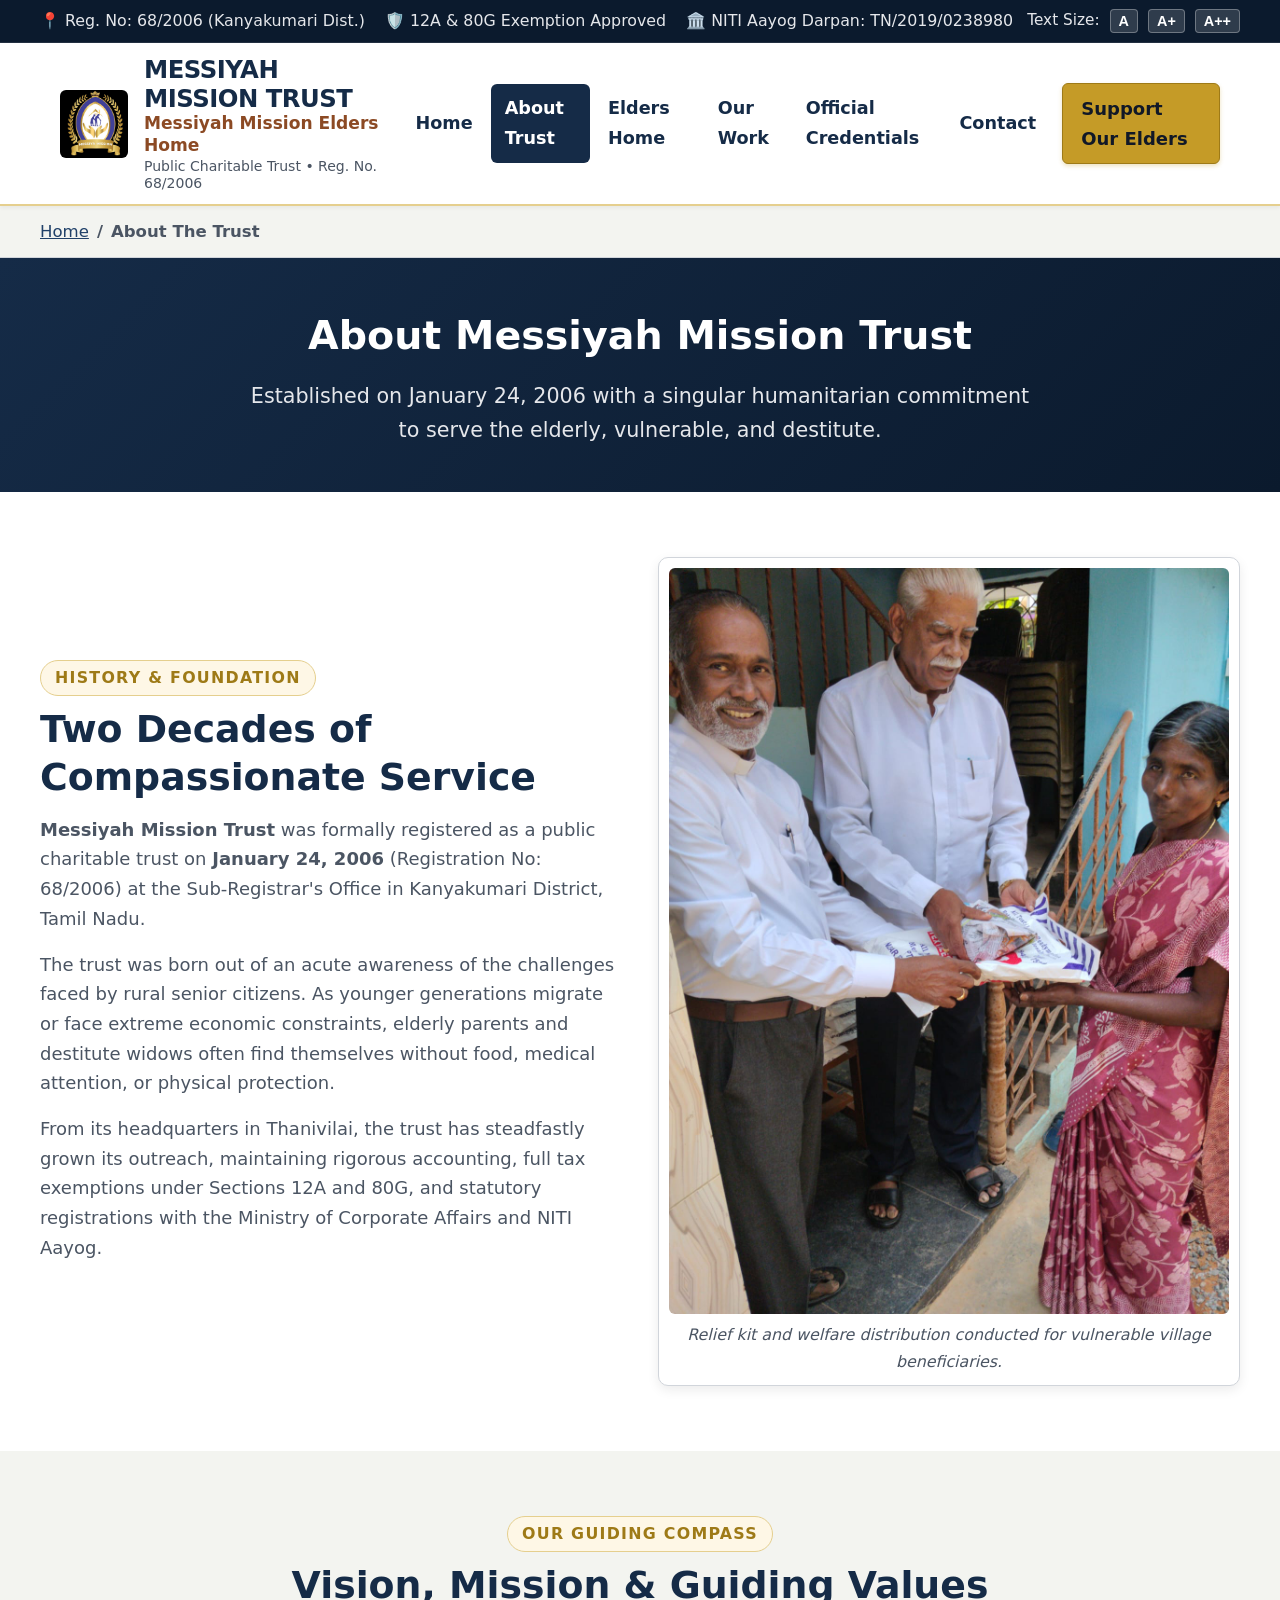
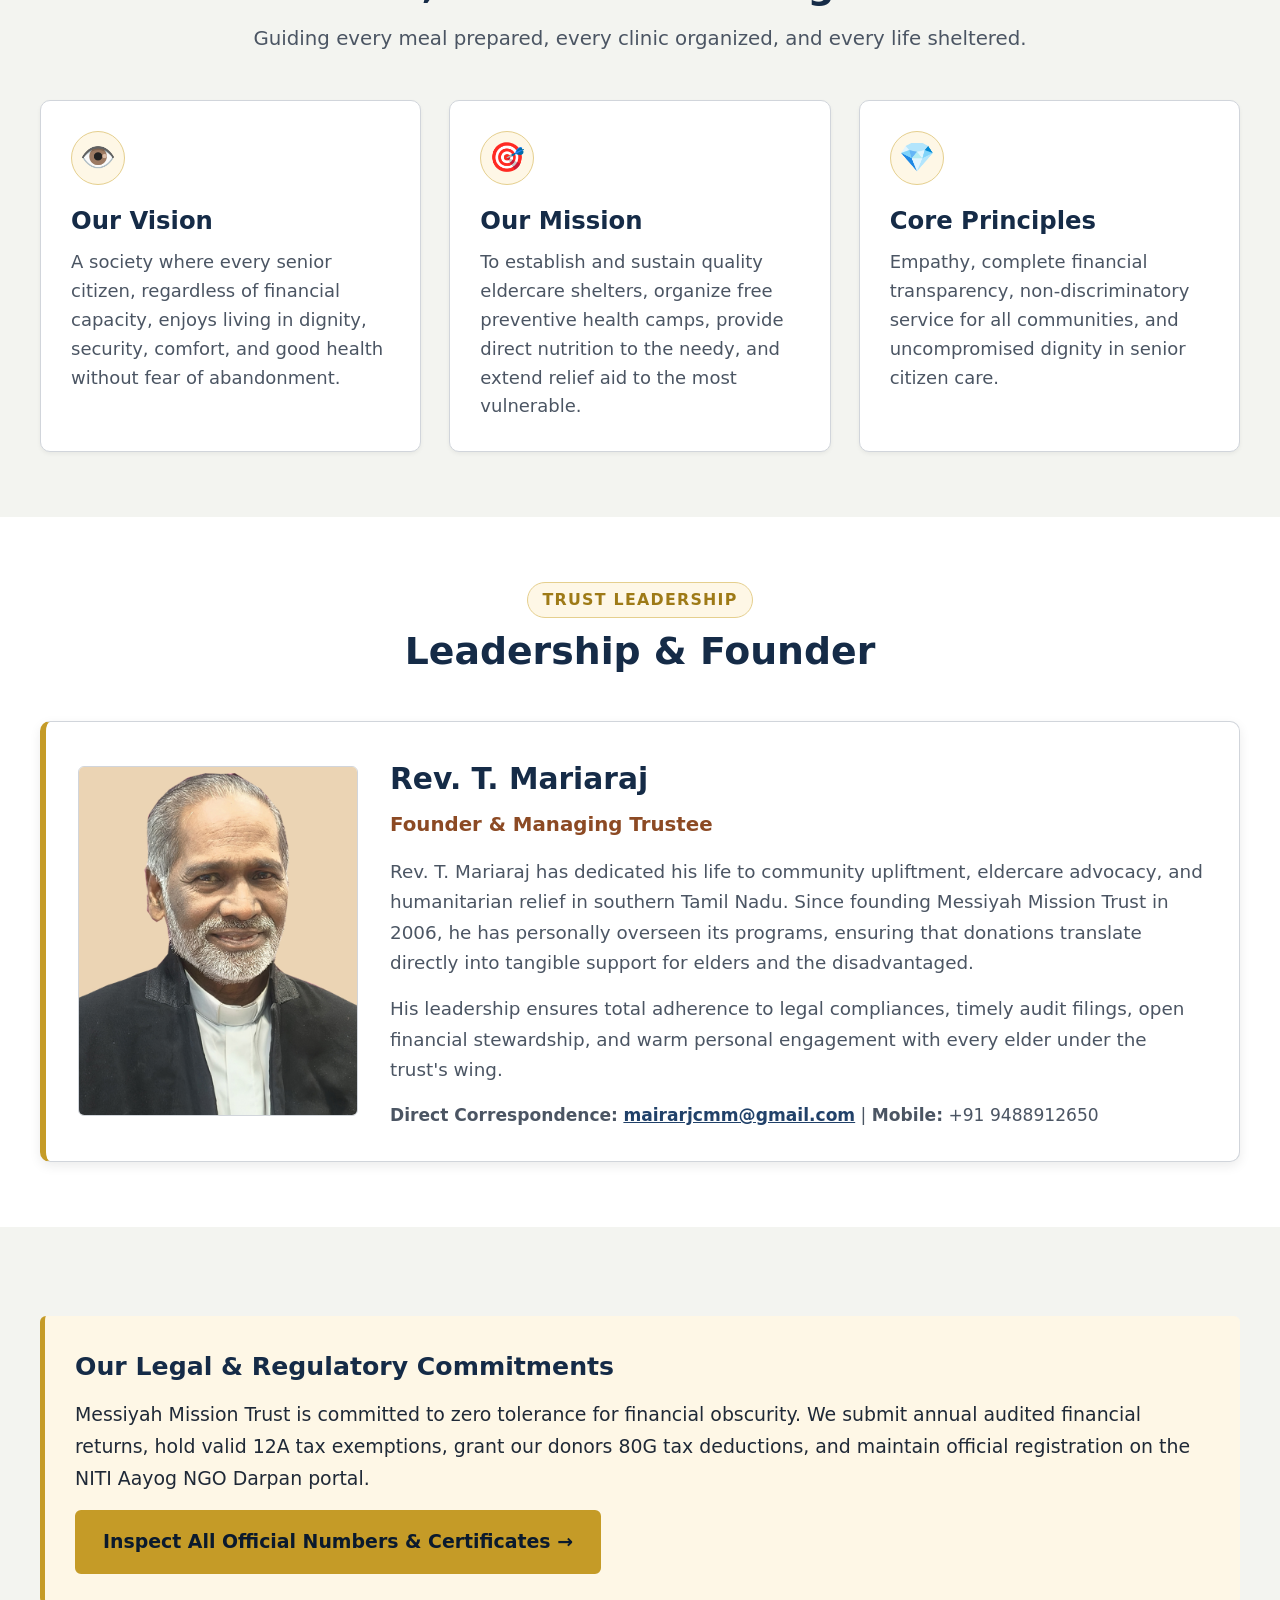
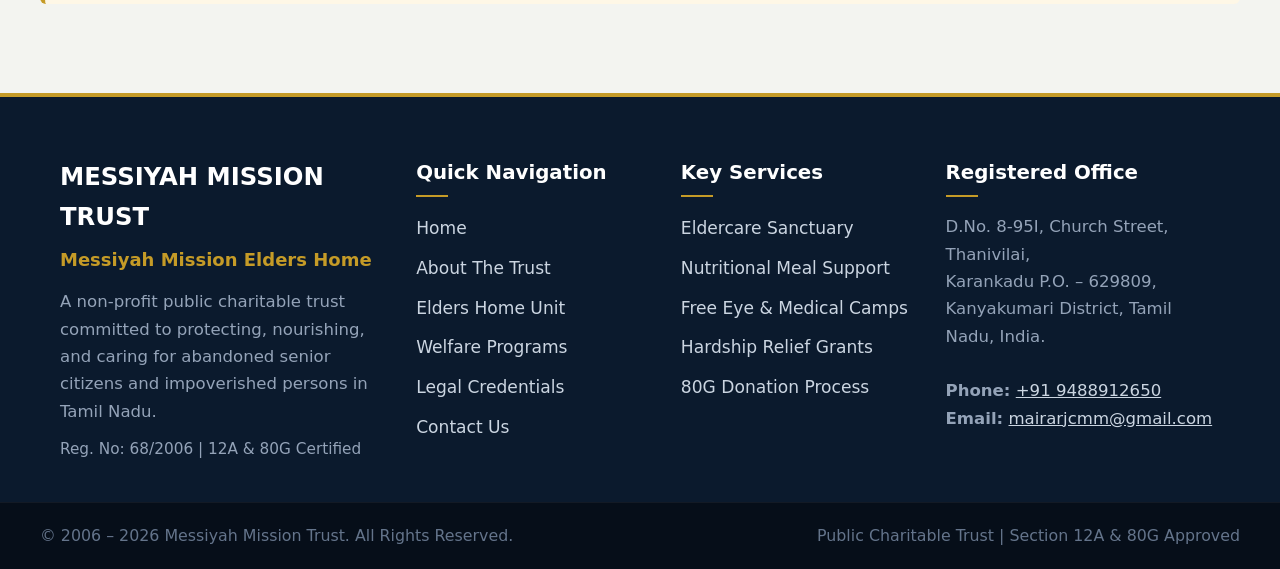
==== about.html @ e07ec404 "Add files via upload" ====
<!DOCTYPE html>
<html lang="en">
<head>
  <meta charset="UTF-8">
  <meta name="viewport" content="width=device-width, initial-scale=1.0">
  <meta name="description" content="Learn about Messiyah Mission Trust, a registered public charitable trust established in 2006 in Kanyakumari District dedicated to elder welfare, relief programs, and transparent governance.">
  <title>About Us | Messiyah Mission Trust</title>
  <link rel="stylesheet" href="styles.css">
</head>
<body>
  <!-- Accessibility Skip Navigation -->
  <a href="#main-content" class="skip-link">Skip to main content</a>

  <!-- Top Utility Bar -->
  <aside class="top-bar" aria-label="Official registration summary">
    <div class="top-bar-inner">
      <div class="top-bar-meta">
        <span>📍 Reg. No: 68/2006 (Kanyakumari Dist.)</span>
        <span>🛡️ 12A &amp; 80G Exemption Approved</span>
        <span>🏛️ NITI Aayog Darpan: TN/2019/0238980</span>
      </div>
      <div class="top-bar-controls">
        <span style="font-size: 0.85rem;">Text Size:</span>
        <button id="fontDefault" class="font-toggle-btn" title="Default font size" aria-label="Default font size">A</button>
        <button id="fontLarge" class="font-toggle-btn" title="Large font size" aria-label="Large font size">A+</button>
        <button id="fontXLarge" class="font-toggle-btn" title="Extra large font size" aria-label="Extra large font size">A++</button>
      </div>
    </div>
  </aside>

  <!-- Header -->
  <header class="header">
    <div class="header-container">
      <a href="index.html" class="brand-group" aria-label="Messiyah Mission Trust Home">
        <img src="public/images/messiyah-mission-trust-logo.jpg" alt="Messiyah Mission Trust Logo" class="brand-logo" width="68" height="68">
        <div class="brand-titles">
          <span class="brand-main-title">MESSIYAH MISSION TRUST</span>
          <span class="brand-subtitle">Messiyah Mission Elders Home</span>
          <span class="brand-legal">Public Charitable Trust • Reg. No. 68/2006</span>
        </div>
      </a>

      <button id="mobileMenuToggle" class="mobile-menu-btn" aria-expanded="false" aria-label="Toggle navigation menu">
        ☰ Menu
      </button>

      <nav id="mainNav" class="main-nav" aria-label="Primary Navigation">
        <ul class="nav-list">
          <li><a href="index.html" class="nav-link">Home</a></li>
          <li><a href="about.html" class="nav-link active" aria-current="page">About Trust</a></li>
          <li><a href="elders-home.html" class="nav-link">Elders Home</a></li>
          <li><a href="objectives.html" class="nav-link">Our Work</a></li>
          <li><a href="official-info.html" class="nav-link">Official Credentials</a></li>
          <li><a href="contact.html" class="nav-link">Contact</a></li>
          <li><a href="official-info.html#bank-details" class="nav-cta">Support Our Elders</a></li>
        </ul>
      </nav>
    </div>
  </header>

  <!-- Breadcrumbs -->
  <nav class="breadcrumb-nav" aria-label="Breadcrumb">
    <div class="breadcrumb-container">
      <ol class="breadcrumb-list">
        <li><a href="index.html">Home</a></li>
        <li aria-current="page">About The Trust</li>
      </ol>
    </div>
  </nav>

  <!-- Page Intro Banner -->
  <div class="page-intro-banner">
    <h1>About Messiyah Mission Trust</h1>
    <p>Established on January 24, 2006 with a singular humanitarian commitment to serve the elderly, vulnerable, and destitute.</p>
  </div>

  <main id="main-content">
    <!-- Trust Background Section -->
    <section class="section section-white">
      <div class="container">
        <div class="grid-2">
          <div>
            <span class="section-tag">History &amp; Foundation</span>
            <h2 class="section-title">Two Decades of Compassionate Service</h2>
            <p style="margin-bottom: 16px; color: var(--text-muted);">
              <strong>Messiyah Mission Trust</strong> was formally registered as a public charitable trust on <strong>January 24, 2006</strong> (Registration No: 68/2006) at the Sub-Registrar's Office in Kanyakumari District, Tamil Nadu.
            </p>
            <p style="margin-bottom: 16px; color: var(--text-muted);">
              The trust was born out of an acute awareness of the challenges faced by rural senior citizens. As younger generations migrate or face extreme economic constraints, elderly parents and destitute widows often find themselves without food, medical attention, or physical protection.
            </p>
            <p style="margin-bottom: 20px; color: var(--text-muted);">
              From its headquarters in Thanivilai, the trust has steadfastly grown its outreach, maintaining rigorous accounting, full tax exemptions under Sections 12A and 80G, and statutory registrations with the Ministry of Corporate Affairs and NITI Aayog.
            </p>
          </div>
          <div class="image-showcase-frame">
            <img src="public/images/relief-distribution.jpg" alt="Community relief material distribution by Messiyah Mission Trust" loading="lazy">
            <p class="image-showcase-caption">Relief kit and welfare distribution conducted for vulnerable village beneficiaries.</p>
          </div>
        </div>
      </div>
    </section>

    <!-- Vision, Mission & Core Values -->
    <section class="section section-alt">
      <div class="container">
        <div class="section-header">
          <span class="section-tag">Our Guiding Compass</span>
          <h2 class="section-title">Vision, Mission &amp; Guiding Values</h2>
          <p class="section-subtitle">Guiding every meal prepared, every clinic organized, and every life sheltered.</p>
        </div>

        <div class="grid-3">
          <div class="card">
            <div class="card-icon" aria-hidden="true">👁️</div>
            <h3>Our Vision</h3>
            <p>
              A society where every senior citizen, regardless of financial capacity, enjoys living in dignity, security, comfort, and good health without fear of abandonment.
            </p>
          </div>
          <div class="card">
            <div class="card-icon" aria-hidden="true">🎯</div>
            <h3>Our Mission</h3>
            <p>
              To establish and sustain quality eldercare shelters, organize free preventive health camps, provide direct nutrition to the needy, and extend relief aid to the most vulnerable.
            </p>
          </div>
          <div class="card">
            <div class="card-icon" aria-hidden="true">💎</div>
            <h3>Core Principles</h3>
            <p>
              Empathy, complete financial transparency, non-discriminatory service for all communities, and uncompromised dignity in senior citizen care.
            </p>
          </div>
        </div>
      </div>
    </section>

    <!-- Leadership Section -->
    <section class="section section-white">
      <div class="container">
        <div class="section-header">
          <span class="section-tag">Trust Leadership</span>
          <h2 class="section-title">Leadership &amp; Founder</h2>
        </div>

        <div class="profile-card">
          <img src="public/images/rev-t-mariaraj-portrait.jpg" alt="Rev. T. Mariaraj - Founder and Managing Trustee" class="profile-photo" loading="lazy">
          <div class="profile-info">
            <h3>Rev. T. Mariaraj</h3>
            <div class="profile-title">Founder &amp; Managing Trustee</div>
            <p class="profile-text">
              Rev. T. Mariaraj has dedicated his life to community upliftment, eldercare advocacy, and humanitarian relief in southern Tamil Nadu. Since founding Messiyah Mission Trust in 2006, he has personally overseen its programs, ensuring that donations translate directly into tangible support for elders and the disadvantaged.
            </p>
            <p class="profile-text">
              His leadership ensures total adherence to legal compliances, timely audit filings, open financial stewardship, and warm personal engagement with every elder under the trust's wing.
            </p>
            <p style="font-size: 0.95rem; color: var(--text-muted);">
              <strong>Direct Correspondence:</strong> <a href="mailto:mairarjcmm@gmail.com" style="color: var(--primary-navy-light); font-weight: 700;">mairarjcmm@gmail.com</a> | <strong>Mobile:</strong> +91 9488912650
            </p>
          </div>
        </div>
      </div>
    </section>

    <!-- Legal Framework & Compliance Callout -->
    <section class="section section-alt">
      <div class="container">
        <div class="callout callout-gold" style="padding: 30px;">
          <h3 style="font-size: 1.4rem; color: var(--primary-navy); margin-bottom: 10px;">Our Legal &amp; Regulatory Commitments</h3>
          <p style="font-size: 1.05rem; line-height: 1.7; color: var(--text-main); margin-bottom: 16px;">
            Messiyah Mission Trust is committed to zero tolerance for financial obscurity. We submit annual audited financial returns, hold valid 12A tax exemptions, grant our donors 80G tax deductions, and maintain official registration on the NITI Aayog NGO Darpan portal.
          </p>
          <a href="official-info.html" class="btn btn-primary">Inspect All Official Numbers &amp; Certificates →</a>
        </div>
      </div>
    </section>
  </main>

  <!-- Footer -->
  <footer class="footer">
    <div class="footer-container">
      <div class="footer-brand">
        <h3>MESSIYAH MISSION TRUST</h3>
        <div class="unit-title">Messiyah Mission Elders Home</div>
        <p>A non-profit public charitable trust committed to protecting, nourishing, and caring for abandoned senior citizens and impoverished persons in Tamil Nadu.</p>
        <p style="margin-top: 12px; font-size: 0.85rem; color: #94a3b8;">Reg. No: 68/2006 | 12A &amp; 80G Certified</p>
      </div>

      <div class="footer-column">
        <h4>Quick Navigation</h4>
        <ul class="footer-links">
          <li><a href="index.html">Home</a></li>
          <li><a href="about.html">About The Trust</a></li>
          <li><a href="elders-home.html">Elders Home Unit</a></li>
          <li><a href="objectives.html">Welfare Programs</a></li>
          <li><a href="official-info.html">Legal Credentials</a></li>
          <li><a href="contact.html">Contact Us</a></li>
        </ul>
      </div>

      <div class="footer-column">
        <h4>Key Services</h4>
        <ul class="footer-links">
          <li><a href="elders-home.html">Eldercare Sanctuary</a></li>
          <li><a href="objectives.html#food-distribution">Nutritional Meal Support</a></li>
          <li><a href="objectives.html#health-camps">Free Eye &amp; Medical Camps</a></li>
          <li><a href="objectives.html#relief-support">Hardship Relief Grants</a></li>
          <li><a href="official-info.html#bank-details">80G Donation Process</a></li>
        </ul>
      </div>

      <div class="footer-column">
        <h4>Registered Office</h4>
        <address class="footer-address">
          D.No. 8-95I, Church Street, Thanivilai,<br>
          Karankadu P.O. – 629809,<br>
          Kanyakumari District, Tamil Nadu, India.<br><br>
          <strong>Phone:</strong> <a href="tel:+919488912650" style="color: #cbd5e1; text-decoration: underline;">+91 9488912650</a><br>
          <strong>Email:</strong> <a href="mailto:mairarjcmm@gmail.com" style="color: #cbd5e1; text-decoration: underline;">mairarjcmm@gmail.com</a>
        </address>
      </div>
    </div>

    <div class="footer-bottom">
      <div class="footer-bottom-inner">
        <div>© 2006 – 2026 Messiyah Mission Trust. All Rights Reserved.</div>
        <div>Public Charitable Trust | Section 12A &amp; 80G Approved</div>
      </div>
    </div>
  </footer>

  <script src="script.js"></script>
</body>
</html>
---- styles.css ----
/* ==========================================================================
   Messiyah Mission Trust & Messiyah Mission Elders Home
   Styles designed with high legibility, accessible contrast (WCAG AAA/AA),
   warm, dignified neutral palette, and responsiveness for users 50+.
   ========================================================================== */

:root {
  --primary-navy: #152b47;
  --primary-navy-dark: #0b1a2d;
  --primary-navy-light: #214169;
  --accent-gold: #c59b27;
  --accent-gold-dark: #9e7a17;
  --accent-gold-light: #fef7e6;
  --accent-warm: #8c4a24;
  --text-main: #1f2937;
  --text-muted: #4b5563;
  --text-light: #f9fafb;
  --bg-page: #fbfbf9;
  --bg-card: #ffffff;
  --bg-alt: #f3f4f0;
  --border-color: #d1d5db;
  --border-gold: #e5cf8e;
  --shadow-sm: 0 2px 4px rgba(0, 0, 0, 0.05);
  --shadow-md: 0 4px 12px rgba(0, 0, 0, 0.08);
  --shadow-lg: 0 10px 25px rgba(0, 0, 0, 0.12);
  --radius-sm: 6px;
  --radius-md: 10px;
  --radius-lg: 16px;
  --font-base: system-ui, -apple-system, BlinkMacSystemFont, "Segoe UI", Roboto, "Helvetica Neue", Arial, sans-serif;
  --font-size-root: 18px;
  --line-height-root: 1.65;
  --max-width: 1200px;
  --transition: all 0.25s ease-in-out;
}

/* Accessibility high-font-size toggle support */
html.font-large {
  --font-size-root: 21px;
}
html.font-xlarge {
  --font-size-root: 24px;
}

*, *::before, *::after {
  box-sizing: border-box;
  margin: 0;
  padding: 0;
}

html {
  font-size: var(--font-size-root);
  scroll-behavior: smooth;
}

body {
  font-family: var(--font-base);
  line-height: var(--line-height-root);
  color: var(--text-main);
  background-color: var(--bg-page);
  -webkit-font-smoothing: antialiased;
  text-rendering: optimizeLegibility;
}

/* Skip link for screen readers & keyboard nav */
.skip-link {
  position: absolute;
  top: -60px;
  left: 20px;
  background: var(--accent-gold);
  color: #000;
  padding: 12px 20px;
  font-weight: 700;
  z-index: 9999;
  border-radius: var(--radius-sm);
  transition: top 0.2s ease;
  text-decoration: none;
}
.skip-link:focus {
  top: 15px;
}

/* Focus styles for keyboard accessibility */
a:focus-visible, button:focus-visible, input:focus-visible, textarea:focus-visible {
  outline: 3px solid var(--accent-gold);
  outline-offset: 3px;
}

/* Top Utility Bar */
.top-bar {
  background-color: var(--primary-navy-dark);
  color: #e5e7eb;
  padding: 8px 16px;
  font-size: 0.88rem;
  border-bottom: 1px solid rgba(255, 255, 255, 0.1);
}
.top-bar-inner {
  max-width: var(--max-width);
  margin: 0 auto;
  display: flex;
  justify-content: space-between;
  align-items: center;
  flex-wrap: wrap;
  gap: 12px;
}
.top-bar-meta {
  display: flex;
  gap: 20px;
  flex-wrap: wrap;
}
.top-bar-meta span {
  display: inline-flex;
  align-items: center;
  gap: 6px;
}
.top-bar-controls {
  display: flex;
  align-items: center;
  gap: 10px;
}
.font-toggle-btn {
  background: rgba(255, 255, 255, 0.15);
  border: 1px solid rgba(255, 255, 255, 0.3);
  color: #ffffff;
  padding: 3px 8px;
  border-radius: 4px;
  font-size: 0.8rem;
  cursor: pointer;
  font-weight: 600;
  transition: var(--transition);
}
.font-toggle-btn:hover {
  background: var(--accent-gold);
  color: #000;
}

/* Header & Navigation */
.header {
  background-color: #ffffff;
  box-shadow: var(--shadow-sm);
  position: sticky;
  top: 0;
  z-index: 1000;
  border-bottom: 2px solid var(--border-gold);
}
.header-container {
  max-width: var(--max-width);
  margin: 0 auto;
  padding: 12px 20px;
  display: flex;
  justify-content: space-between;
  align-items: center;
  gap: 15px;
}
.brand-group {
  display: flex;
  align-items: center;
  gap: 16px;
  text-decoration: none;
  color: inherit;
}
.brand-logo {
  width: 68px;
  height: 68px;
  object-fit: contain;
  border-radius: var(--radius-sm);
}
.brand-titles {
  display: flex;
  flex-direction: column;
}
.brand-main-title {
  font-size: 1.35rem;
  font-weight: 800;
  color: var(--primary-navy);
  letter-spacing: -0.02em;
  line-height: 1.2;
}
.brand-subtitle {
  font-size: 0.95rem;
  font-weight: 600;
  color: var(--accent-warm);
  line-height: 1.25;
}
.brand-legal {
  font-size: 0.78rem;
  color: var(--text-muted);
  line-height: 1.2;
  margin-top: 2px;
}

.main-nav {
  display: flex;
  align-items: center;
  gap: 8px;
}
.nav-list {
  display: flex;
  list-style: none;
  gap: 4px;
  align-items: center;
}
.nav-link {
  color: var(--primary-navy);
  text-decoration: none;
  font-weight: 600;
  font-size: 0.98rem;
  padding: 10px 14px;
  border-radius: var(--radius-sm);
  transition: var(--transition);
  display: inline-block;
}
.nav-link:hover {
  background-color: var(--accent-gold-light);
  color: var(--primary-navy-dark);
}
.nav-link.active {
  background-color: var(--primary-navy);
  color: #ffffff;
}
.nav-cta {
  background-color: var(--accent-gold);
  color: #111827 !important;
  font-weight: 700;
  padding: 10px 18px;
  border-radius: var(--radius-sm);
  text-decoration: none;
  display: inline-block;
  margin-left: 8px;
  border: 1px solid var(--accent-gold-dark);
  box-shadow: 0 2px 4px rgba(197, 155, 39, 0.3);
}
.nav-cta:hover {
  background-color: #d8aa2b;
}

/* Mobile Toggle */
.mobile-menu-btn {
  display: none;
  background: none;
  border: 2px solid var(--primary-navy);
  color: var(--primary-navy);
  font-size: 1.3rem;
  padding: 8px 12px;
  border-radius: var(--radius-sm);
  cursor: pointer;
  font-weight: bold;
}

/* Hero Section */
.hero {
  background: linear-gradient(135deg, rgba(21, 43, 71, 0.95), rgba(11, 26, 45, 0.96)), url('images/elders-day-gathering.jpg') center/cover no-repeat;
  color: #ffffff;
  padding: 70px 20px;
  position: relative;
}
.hero-container {
  max-width: var(--max-width);
  margin: 0 auto;
  display: grid;
  grid-template-columns: 1.25fr 0.95fr;
  gap: 40px;
  align-items: center;
}
.hero-content h1 {
  font-size: 2.35rem;
  font-weight: 800;
  line-height: 1.22;
  margin-bottom: 18px;
  color: #ffffff;
}
.hero-highlight {
  color: var(--accent-gold);
}
.hero-lead {
  font-size: 1.15rem;
  line-height: 1.65;
  color: #e5e7eb;
  margin-bottom: 28px;
}
.hero-actions {
  display: flex;
  gap: 16px;
  flex-wrap: wrap;
}
.btn {
  display: inline-flex;
  align-items: center;
  justify-content: center;
  gap: 8px;
  padding: 14px 26px;
  font-size: 1.05rem;
  font-weight: 700;
  border-radius: var(--radius-sm);
  text-decoration: none;
  cursor: pointer;
  border: 2px solid transparent;
  transition: var(--transition);
  text-align: center;
}
.btn-primary {
  background-color: var(--accent-gold);
  color: #0b1a2d;
  border-color: var(--accent-gold);
}
.btn-primary:hover {
  background-color: #e0b437;
  transform: translateY(-1px);
}
.btn-secondary {
  background-color: transparent;
  color: #ffffff;
  border-color: #ffffff;
}
.btn-secondary:hover {
  background-color: rgba(255, 255, 255, 0.15);
}
.hero-card {
  background: rgba(255, 255, 255, 0.08);
  backdrop-filter: blur(8px);
  -webkit-backdrop-filter: blur(8px);
  border: 1px solid rgba(255, 255, 255, 0.2);
  border-radius: var(--radius-md);
  padding: 28px;
  color: #ffffff;
  box-shadow: var(--shadow-lg);
}
.hero-card h2 {
  font-size: 1.35rem;
  font-weight: 700;
  margin-bottom: 16px;
  color: var(--accent-gold);
  border-bottom: 1px solid rgba(255, 255, 255, 0.15);
  padding-bottom: 10px;
}
.hero-badges-list {
  list-style: none;
  display: flex;
  flex-direction: column;
  gap: 12px;
}
.hero-badge-item {
  display: flex;
  align-items: flex-start;
  gap: 12px;
  font-size: 0.98rem;
  line-height: 1.45;
}
.hero-badge-icon {
  color: var(--accent-gold);
  font-size: 1.25rem;
  flex-shrink: 0;
  margin-top: 2px;
}

/* Breadcrumbs */
.breadcrumb-nav {
  background-color: var(--bg-alt);
  padding: 12px 20px;
  border-bottom: 1px solid var(--border-color);
  font-size: 0.92rem;
}
.breadcrumb-container {
  max-width: var(--max-width);
  margin: 0 auto;
}
.breadcrumb-list {
  display: flex;
  list-style: none;
  gap: 8px;
  flex-wrap: wrap;
  align-items: center;
}
.breadcrumb-list li+li::before {
  content: "/";
  margin-right: 8px;
  color: var(--text-muted);
}
.breadcrumb-list a {
  color: var(--primary-navy-light);
  text-decoration: underline;
}
.breadcrumb-list a:hover {
  color: var(--primary-navy-dark);
}
.breadcrumb-list [aria-current="page"] {
  color: var(--text-muted);
  font-weight: 600;
}

/* Page Intro Banner (Subpages) */
.page-intro-banner {
  background: linear-gradient(135deg, var(--primary-navy), var(--primary-navy-dark));
  color: #ffffff;
  padding: 45px 20px;
  text-align: center;
}
.page-intro-banner h1 {
  font-size: 2.2rem;
  font-weight: 800;
  margin-bottom: 10px;
  color: #ffffff;
}
.page-intro-banner p {
  font-size: 1.15rem;
  color: #e5e7eb;
  max-width: 800px;
  margin: 0 auto;
}

/* Sections */
.section {
  padding: 65px 20px;
}
.section-alt {
  background-color: var(--bg-alt);
}
.section-white {
  background-color: #ffffff;
}
.container {
  max-width: var(--max-width);
  margin: 0 auto;
}
.section-header {
  text-align: center;
  max-width: 820px;
  margin: 0 auto 45px auto;
}
.section-tag {
  display: inline-block;
  background-color: var(--accent-gold-light);
  color: var(--accent-gold-dark);
  font-weight: 700;
  font-size: 0.88rem;
  text-transform: uppercase;
  letter-spacing: 0.08em;
  padding: 4px 14px;
  border-radius: 20px;
  margin-bottom: 10px;
  border: 1px solid var(--border-gold);
}
.section-title {
  font-size: 2.1rem;
  font-weight: 800;
  color: var(--primary-navy);
  line-height: 1.25;
  margin-bottom: 14px;
}
.section-subtitle {
  font-size: 1.1rem;
  color: var(--text-muted);
  line-height: 1.6;
}

/* Grid Layouts */
.grid-2 {
  display: grid;
  grid-template-columns: 1fr 1fr;
  gap: 36px;
  align-items: center;
}
.grid-3 {
  display: grid;
  grid-template-columns: repeat(3, 1fr);
  gap: 28px;
}
.grid-4 {
  display: grid;
  grid-template-columns: repeat(4, 1fr);
  gap: 24px;
}

/* Cards */
.card {
  background-color: var(--bg-card);
  border: 1px solid var(--border-color);
  border-radius: var(--radius-md);
  padding: 30px;
  box-shadow: var(--shadow-sm);
  transition: var(--transition);
  display: flex;
  flex-direction: column;
}
.card:hover {
  box-shadow: var(--shadow-md);
  border-color: var(--border-gold);
  transform: translateY(-2px);
}
.card-featured {
  border: 2px solid var(--accent-gold);
  background-color: #ffffff;
  position: relative;
}
.card-tag {
  position: absolute;
  top: -12px;
  right: 20px;
  background-color: var(--accent-gold);
  color: #111827;
  font-size: 0.8rem;
  font-weight: 800;
  padding: 3px 12px;
  border-radius: 12px;
  text-transform: uppercase;
}
.card-icon {
  width: 54px;
  height: 54px;
  border-radius: 50%;
  background-color: var(--accent-gold-light);
  color: var(--accent-gold-dark);
  display: flex;
  align-items: center;
  justify-content: center;
  font-size: 1.6rem;
  margin-bottom: 20px;
  border: 1px solid var(--border-gold);
}
.card h3 {
  font-size: 1.35rem;
  font-weight: 700;
  color: var(--primary-navy);
  margin-bottom: 12px;
  line-height: 1.3;
}
.card p {
  color: var(--text-muted);
  line-height: 1.6;
  font-size: 1rem;
  flex-grow: 1;
}

/* Image Card */
.img-card {
  background-color: var(--bg-card);
  border: 1px solid var(--border-color);
  border-radius: var(--radius-md);
  overflow: hidden;
  box-shadow: var(--shadow-sm);
  display: flex;
  flex-direction: column;
}
.img-card img {
  width: 100%;
  height: 240px;
  object-fit: cover;
  display: block;
}
.img-card-body {
  padding: 24px;
  display: flex;
  flex-direction: column;
  flex-grow: 1;
}
.img-card-body h3 {
  font-size: 1.3rem;
  font-weight: 700;
  color: var(--primary-navy);
  margin-bottom: 10px;
}
.img-card-body p {
  color: var(--text-muted);
  font-size: 0.98rem;
  line-height: 1.6;
  margin-bottom: 16px;
  flex-grow: 1;
}

/* Image Frame with caption */
.image-showcase-frame {
  background: #ffffff;
  padding: 10px;
  border: 1px solid var(--border-color);
  border-radius: var(--radius-md);
  box-shadow: var(--shadow-md);
}
.image-showcase-frame img {
  width: 100%;
  height: auto;
  border-radius: var(--radius-sm);
  display: block;
}
.image-showcase-caption {
  font-size: 0.88rem;
  color: var(--text-muted);
  text-align: center;
  margin-top: 8px;
  font-style: italic;
}

/* Leadership Profile Block */
.profile-card {
  display: grid;
  grid-template-columns: 280px 1fr;
  gap: 32px;
  background-color: #ffffff;
  border: 1px solid var(--border-color);
  border-left: 6px solid var(--accent-gold);
  border-radius: var(--radius-md);
  padding: 32px;
  box-shadow: var(--shadow-md);
  align-items: center;
}
.profile-photo {
  width: 100%;
  aspect-ratio: 4/5;
  object-fit: cover;
  border-radius: var(--radius-sm);
  border: 1px solid var(--border-color);
}
.profile-info h3 {
  font-size: 1.65rem;
  font-weight: 800;
  color: var(--primary-navy);
  margin-bottom: 6px;
}
.profile-title {
  font-size: 1.1rem;
  font-weight: 700;
  color: var(--accent-warm);
  margin-bottom: 16px;
}
.profile-text {
  font-size: 1.02rem;
  color: var(--text-muted);
  line-height: 1.65;
  margin-bottom: 16px;
}

/* Official Credentials Table */
.data-table-wrapper {
  overflow-x: auto;
  background: #ffffff;
  border: 1px solid var(--border-color);
  border-radius: var(--radius-md);
  box-shadow: var(--shadow-sm);
  margin-top: 20px;
}
.data-table {
  width: 100%;
  border-collapse: collapse;
  text-align: left;
  font-size: 1rem;
}
.data-table th, .data-table td {
  padding: 16px 20px;
  border-bottom: 1px solid #e5e7eb;
}
.data-table th {
  background-color: var(--primary-navy);
  color: #ffffff;
  font-weight: 700;
}
.data-table tr:last-child td {
  border-bottom: none;
}
.data-table tr:nth-child(even) td {
  background-color: #fafbf9;
}
.data-badge {
  display: inline-block;
  background-color: #e0f2fe;
  color: #0369a1;
  font-size: 0.85rem;
  font-weight: 700;
  padding: 3px 10px;
  border-radius: 4px;
}
.status-badge {
  display: inline-block;
  background-color: #dcfce7;
  color: #15803d;
  font-size: 0.85rem;
  font-weight: 700;
  padding: 3px 10px;
  border-radius: 4px;
}

/* Bank Account Card */
.bank-card {
  background: #ffffff;
  border: 2px solid var(--accent-gold);
  border-radius: var(--radius-md);
  padding: 36px;
  box-shadow: var(--shadow-md);
  position: relative;
}
.bank-card-header {
  display: flex;
  justify-content: space-between;
  align-items: center;
  border-bottom: 2px solid #e5e7eb;
  padding-bottom: 16px;
  margin-bottom: 24px;
  flex-wrap: wrap;
  gap: 12px;
}
.bank-title {
  font-size: 1.5rem;
  font-weight: 800;
  color: var(--primary-navy);
}
.bank-grid {
  display: grid;
  grid-template-columns: repeat(2, 1fr);
  gap: 20px;
}
.bank-item {
  background-color: var(--bg-alt);
  padding: 16px 20px;
  border-radius: var(--radius-sm);
  border-left: 4px solid var(--primary-navy);
}
.bank-item-label {
  font-size: 0.88rem;
  text-transform: uppercase;
  color: var(--text-muted);
  font-weight: 700;
  letter-spacing: 0.05em;
  margin-bottom: 4px;
}
.bank-item-val {
  font-size: 1.25rem;
  font-weight: 800;
  color: var(--primary-navy-dark);
  word-break: break-all;
}
.bank-instructions {
  margin-top: 24px;
  padding: 16px 20px;
  background-color: var(--accent-gold-light);
  border: 1px solid var(--border-gold);
  border-radius: var(--radius-sm);
  font-size: 0.95rem;
  color: #78350f;
  line-height: 1.55;
}

/* Callout Note */
.callout {
  padding: 20px 24px;
  border-radius: var(--radius-sm);
  margin: 24px 0;
  border-left: 5px solid var(--primary-navy);
  background-color: #f1f5f9;
}
.callout-gold {
  border-left-color: var(--accent-gold);
  background-color: var(--accent-gold-light);
}
.callout h4 {
  font-size: 1.15rem;
  font-weight: 700;
  margin-bottom: 6px;
  color: var(--primary-navy);
}
.callout p {
  font-size: 0.98rem;
  color: var(--text-muted);
  line-height: 1.6;
}

/* Form Styles */
.form-group {
  margin-bottom: 22px;
}
.form-label {
  display: block;
  font-weight: 700;
  margin-bottom: 8px;
  color: var(--primary-navy);
  font-size: 1rem;
}
.form-label .req {
  color: #dc2626;
}
.form-control {
  width: 100%;
  padding: 14px 16px;
  font-size: 1rem;
  font-family: inherit;
  border: 2px solid var(--border-color);
  border-radius: var(--radius-sm);
  background-color: #ffffff;
  color: var(--text-main);
  transition: var(--transition);
}
.form-control:focus {
  border-color: var(--primary-navy);
}
textarea.form-control {
  resize: vertical;
  min-height: 140px;
}
.form-helper {
  font-size: 0.85rem;
  color: var(--text-muted);
  margin-top: 4px;
}

/* Contact Details Cards */
.contact-meta-card {
  display: flex;
  gap: 16px;
  background: #ffffff;
  padding: 22px;
  border-radius: var(--radius-sm);
  border: 1px solid var(--border-color);
  margin-bottom: 16px;
}
.contact-meta-icon {
  font-size: 1.6rem;
  color: var(--accent-gold-dark);
  flex-shrink: 0;
  margin-top: 2px;
}
.contact-meta-info h4 {
  font-size: 1.15rem;
  font-weight: 700;
  color: var(--primary-navy);
  margin-bottom: 4px;
}
.contact-meta-info p {
  color: var(--text-muted);
  font-size: 1rem;
  line-height: 1.5;
}
.contact-meta-info a {
  color: var(--primary-navy-light);
  font-weight: 700;
  text-decoration: underline;
}

/* Footer */
.footer {
  background-color: var(--primary-navy-dark);
  color: #cbd5e1;
  padding-top: 60px;
  border-top: 4px solid var(--accent-gold);
}
.footer-container {
  max-width: var(--max-width);
  margin: 0 auto;
  padding: 0 20px 40px 20px;
  display: grid;
  grid-template-columns: 1.4fr 1fr 1fr 1.2fr;
  gap: 36px;
}
.footer-brand h3 {
  color: #ffffff;
  font-size: 1.35rem;
  font-weight: 800;
  margin-bottom: 8px;
}
.footer-brand .unit-title {
  color: var(--accent-gold);
  font-size: 1rem;
  font-weight: 600;
  margin-bottom: 14px;
}
.footer-brand p {
  font-size: 0.92rem;
  line-height: 1.65;
  color: #94a3b8;
}
.footer-column h4 {
  color: #ffffff;
  font-size: 1.1rem;
  font-weight: 700;
  margin-bottom: 16px;
  position: relative;
  padding-bottom: 8px;
}
.footer-column h4::after {
  content: "";
  position: absolute;
  left: 0;
  bottom: 0;
  width: 32px;
  height: 2px;
  background-color: var(--accent-gold);
}
.footer-links {
  list-style: none;
  display: flex;
  flex-direction: column;
  gap: 10px;
}
.footer-links a {
  color: #cbd5e1;
  text-decoration: none;
  font-size: 0.95rem;
  transition: var(--transition);
  display: inline-block;
}
.footer-links a:hover {
  color: var(--accent-gold);
  transform: translateX(4px);
}
.footer-address {
  font-style: normal;
  font-size: 0.92rem;
  line-height: 1.65;
  color: #94a3b8;
}
.footer-bottom {
  background-color: #060e19;
  padding: 20px;
  text-align: center;
  font-size: 0.88rem;
  color: #64748b;
  border-top: 1px solid rgba(255, 255, 255, 0.05);
}
.footer-bottom-inner {
  max-width: var(--max-width);
  margin: 0 auto;
  display: flex;
  justify-content: space-between;
  align-items: center;
  flex-wrap: wrap;
  gap: 12px;
}

/* Alert Notification Banner */
.notice-box {
  background-color: #f8fafc;
  border-left: 4px solid var(--accent-gold);
  padding: 16px 20px;
  border-radius: 4px;
  margin-bottom: 24px;
  font-size: 0.95rem;
  color: var(--text-muted);
}

/* Responsive Breakpoints */
@media (max-width: 992px) {
  .hero-container {
    grid-template-columns: 1fr;
    gap: 30px;
  }
  .grid-3 {
    grid-template-columns: 1fr 1fr;
  }
  .grid-4 {
    grid-template-columns: 1fr 1fr;
  }
  .footer-container {
    grid-template-columns: 1fr 1fr;
  }
  .profile-card {
    grid-template-columns: 1fr;
    text-align: center;
  }
  .profile-photo {
    max-width: 240px;
    margin: 0 auto;
  }
}

@media (max-width: 768px) {
  .header-container {
    flex-wrap: wrap;
  }
  .mobile-menu-btn {
    display: block;
  }
  .main-nav {
    display: none;
    width: 100%;
    flex-direction: column;
    padding-top: 15px;
    border-top: 1px solid #e5e7eb;
    margin-top: 10px;
  }
  .main-nav.is-open {
    display: flex;
  }
  .nav-list {
    flex-direction: column;
    width: 100%;
    align-items: stretch;
  }
  .nav-link {
    padding: 12px;
  }
  .nav-cta {
    margin-left: 0;
    margin-top: 8px;
    text-align: center;
  }
  .grid-2, .grid-3, .grid-4 {
    grid-template-columns: 1fr;
  }
  .bank-grid {
    grid-template-columns: 1fr;
  }
  .footer-container {
    grid-template-columns: 1fr;
  }
  .hero-content h1 {
    font-size: 1.85rem;
  }
  .section {
    padding: 45px 15px;
  }
}
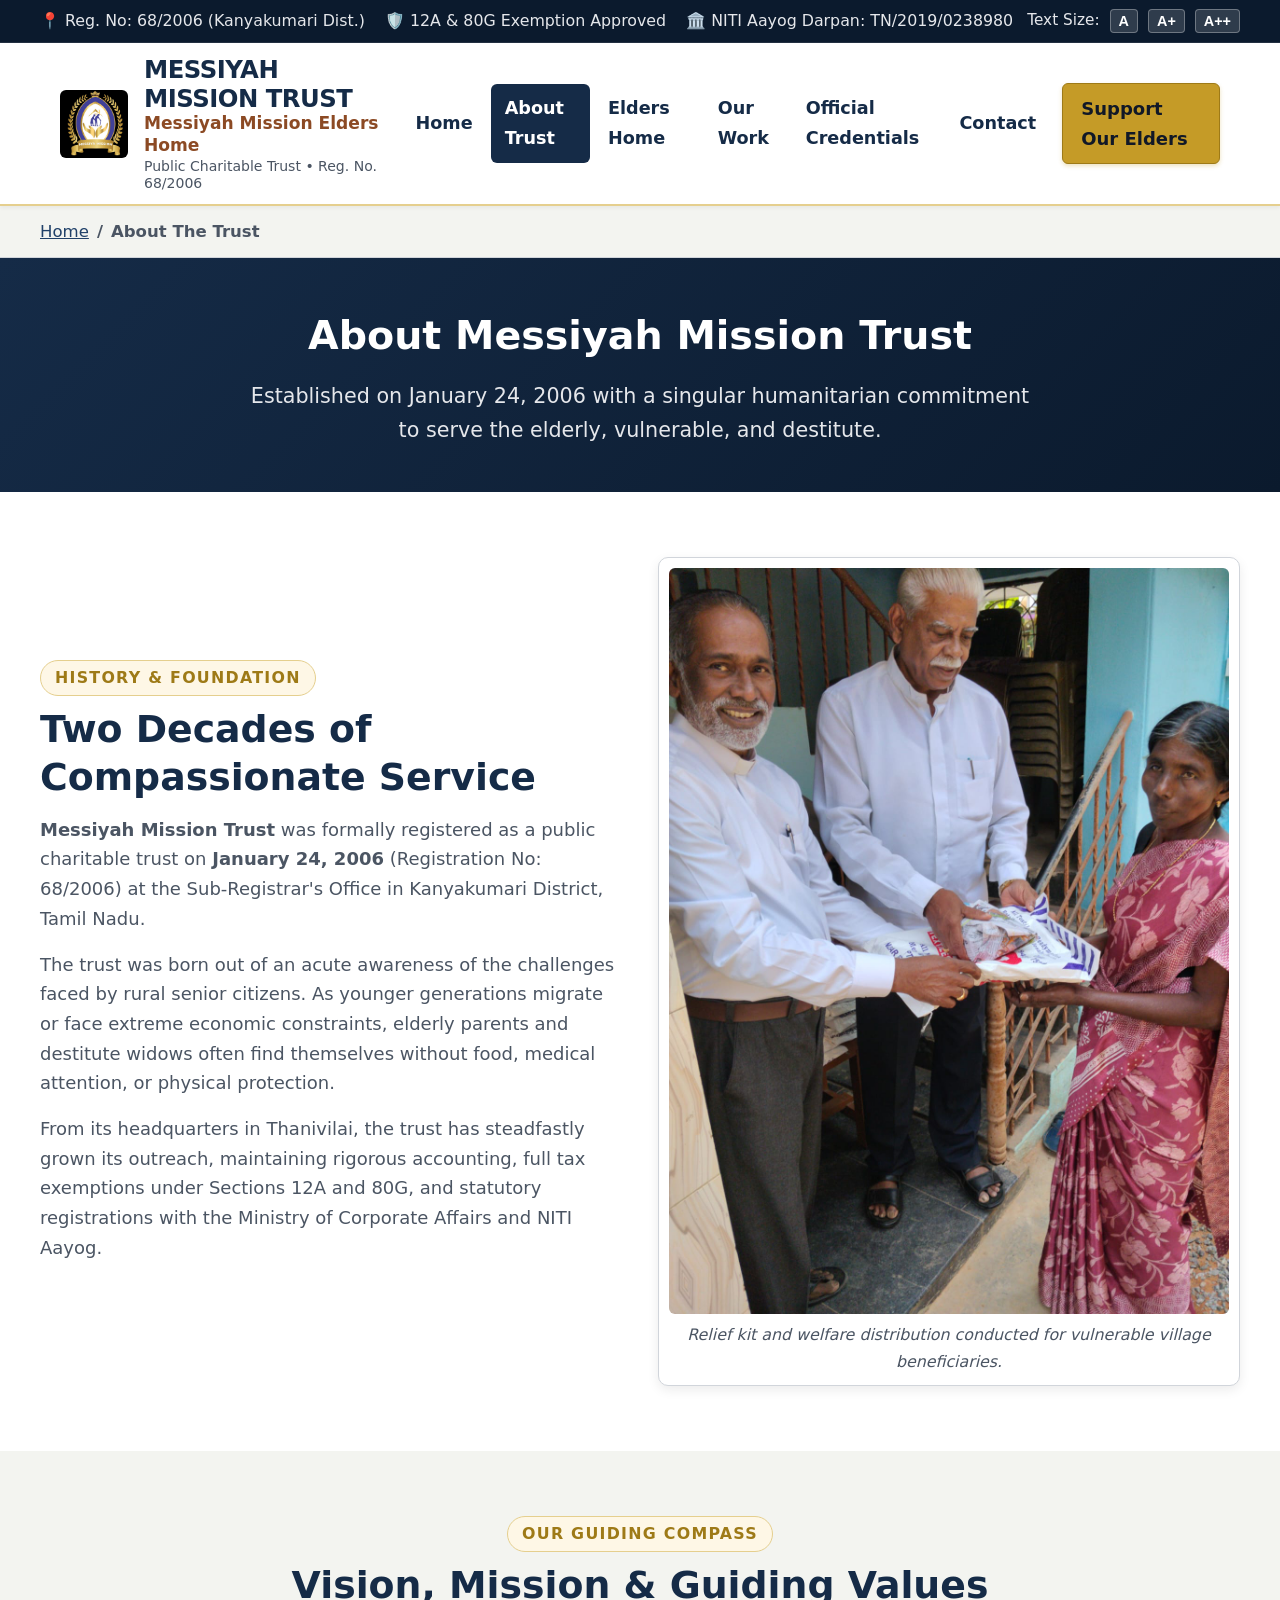
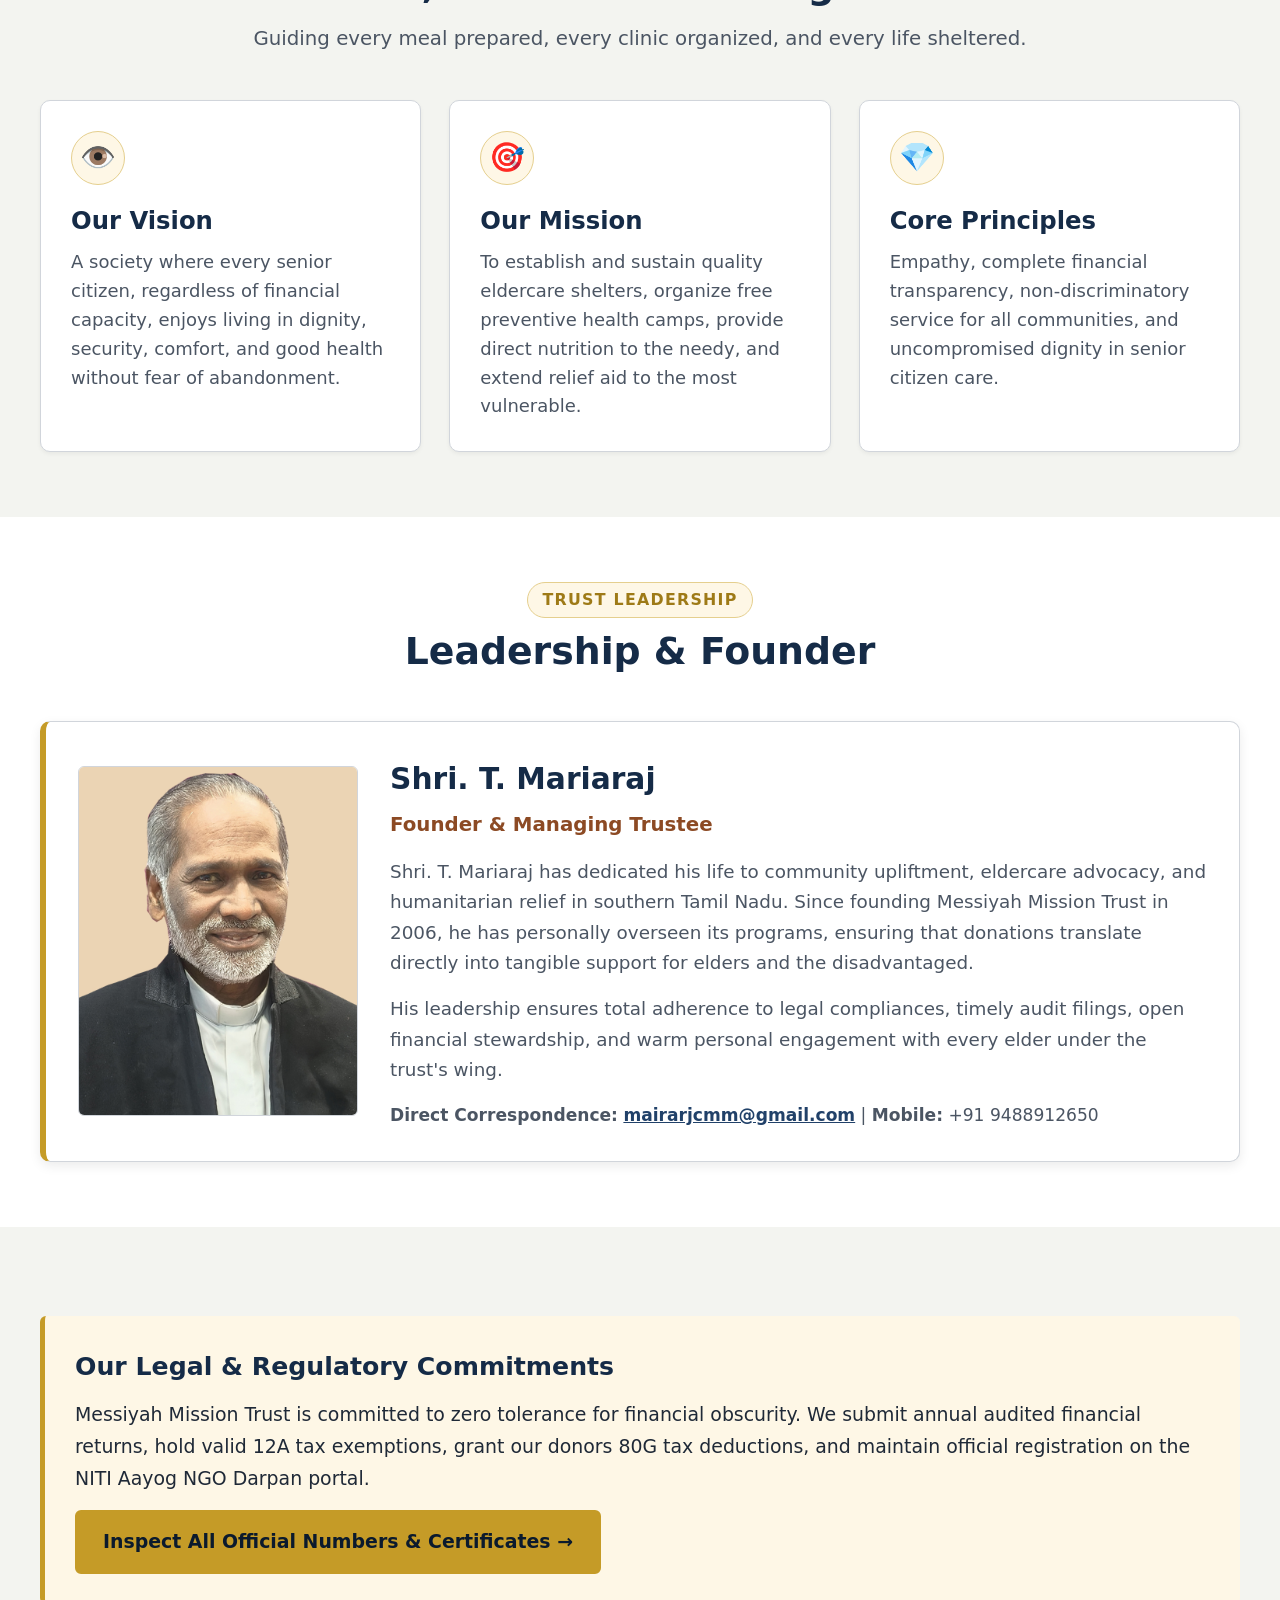
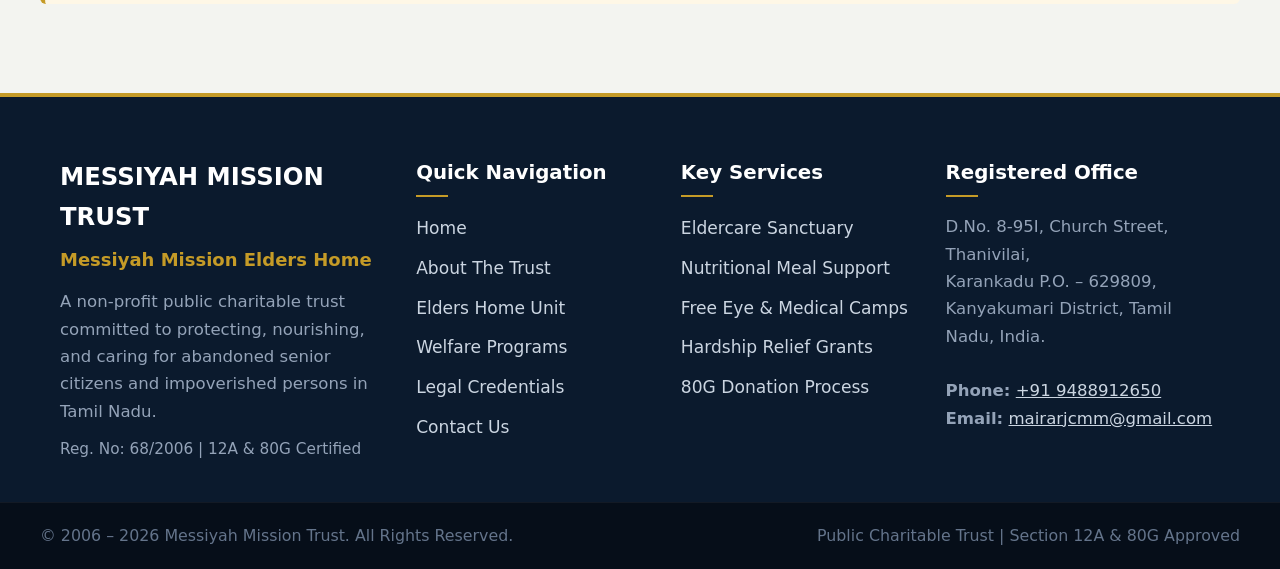
==== commit 338a38b3: "Update" ====
--- a/about.html
+++ b/about.html
@@ -146,10 +146,10 @@
         <div class="profile-card">
           <img src="public/images/rev-t-mariaraj-portrait.jpg" alt="Rev. T. Mariaraj - Founder and Managing Trustee" class="profile-photo" loading="lazy">
           <div class="profile-info">
-            <h3>Rev. T. Mariaraj</h3>
+            <h3>Shri. T. Mariaraj</h3>
             <div class="profile-title">Founder &amp; Managing Trustee</div>
             <p class="profile-text">
-              Rev. T. Mariaraj has dedicated his life to community upliftment, eldercare advocacy, and humanitarian relief in southern Tamil Nadu. Since founding Messiyah Mission Trust in 2006, he has personally overseen its programs, ensuring that donations translate directly into tangible support for elders and the disadvantaged.
+              Shri. T. Mariaraj has dedicated his life to community upliftment, eldercare advocacy, and humanitarian relief in southern Tamil Nadu. Since founding Messiyah Mission Trust in 2006, he has personally overseen its programs, ensuring that donations translate directly into tangible support for elders and the disadvantaged.
             </p>
             <p class="profile-text">
               His leadership ensures total adherence to legal compliances, timely audit filings, open financial stewardship, and warm personal engagement with every elder under the trust's wing.
